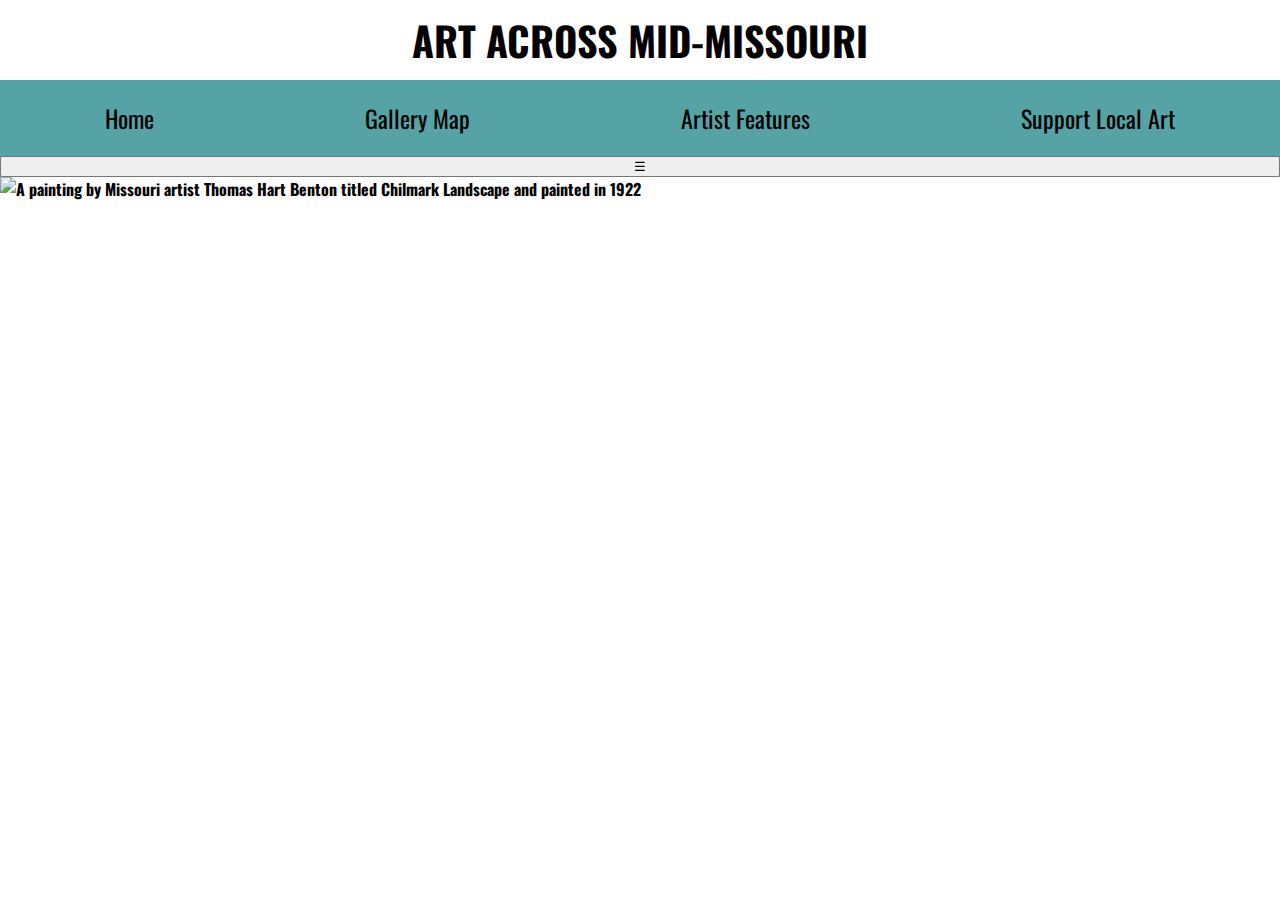
==== index.html @ 50492fba "NAV/PHOTO FINISHED" ====
<!DOCTYPE HTML>

<html lang="en"
<head>
  <meta charset="utf-8">

  <title>Megan Oosthuizen</title>
  <meta name="description" content = "Megan Oosthuizen's Final Project"
  <meta name="Megan Oosthuizen">
  <link rel="preconnect" href="https://fonts.googleapis.com">
  <link rel="preconnect" href="https://fonts.gstatic.com" crossorigin>
  <link href="https://fonts.googleapis.com/css2?family=Oswald:wght@500;700&family=Quattrocento&display=swap" rel="stylesheet">
  <link rel="stylesheet" href="style.css">
  </head>

<body>
  <h1 id="title"> ART ACROSS MID-MISSOURI</h1>

<section>
<div class="navcontainer">
  <nav>
    <ul id="menu_nav">
      <li><a href="index.html">Home</a></li>
      <li><a href="second-page.html">Gallery Map</a></li>
      <li><a href="third-page.html">Artist Features</a></li>
      <li><a href="fourth-page.html">Support Local Art</a></li>
    </ul>
    <button id="menu_trigger">☰</button>
 </nav>
</div>
</section>

<img src="thb-header.jpg" alt="A painting by Missouri artist Thomas Hart Benton titled Chilmark Landscape and painted in 1922" />
---- style.css ----
body {
  background: #FEEFDD
  text-align: center;
  margin: auto;
  padding: auto;
  font-family: 'Oswald', sans-serif;
  font-weight:700;
}

h1 {
  font-family: 'Oswald' sans-serif;
  color: #56A3A6
  font-weight: 700;
  margin: auto;
  padding: 10px;
  text-align: center;
  font-size: 2.5em;
}

.navcontainer nav {
  background: #56A3A6;
  display: grid;
}
.navcontainer ul {
    display: flex;
    list-style-type: none;
    text-align: center;
    flex-direction: row;
    justify-content: space-around;
    background-color: #56A3A6;
    width: 100%;
    margin: 0px;
    padding: 0px;
}
.navcontainer li {
  text-decoration: none;
  list-style-type: none;
  margin: 10px;
  padding:10px;
}
.navcontainer a {
  text-decoration: none;
  list-style-type: none;
  font-style:normal;
  text-transform: inherit;
  color: #000000;
  font-weight: 400;
  font-size: 1.5em;
}
.navcontainer a:hover {
  color: #DE6E4B;
}
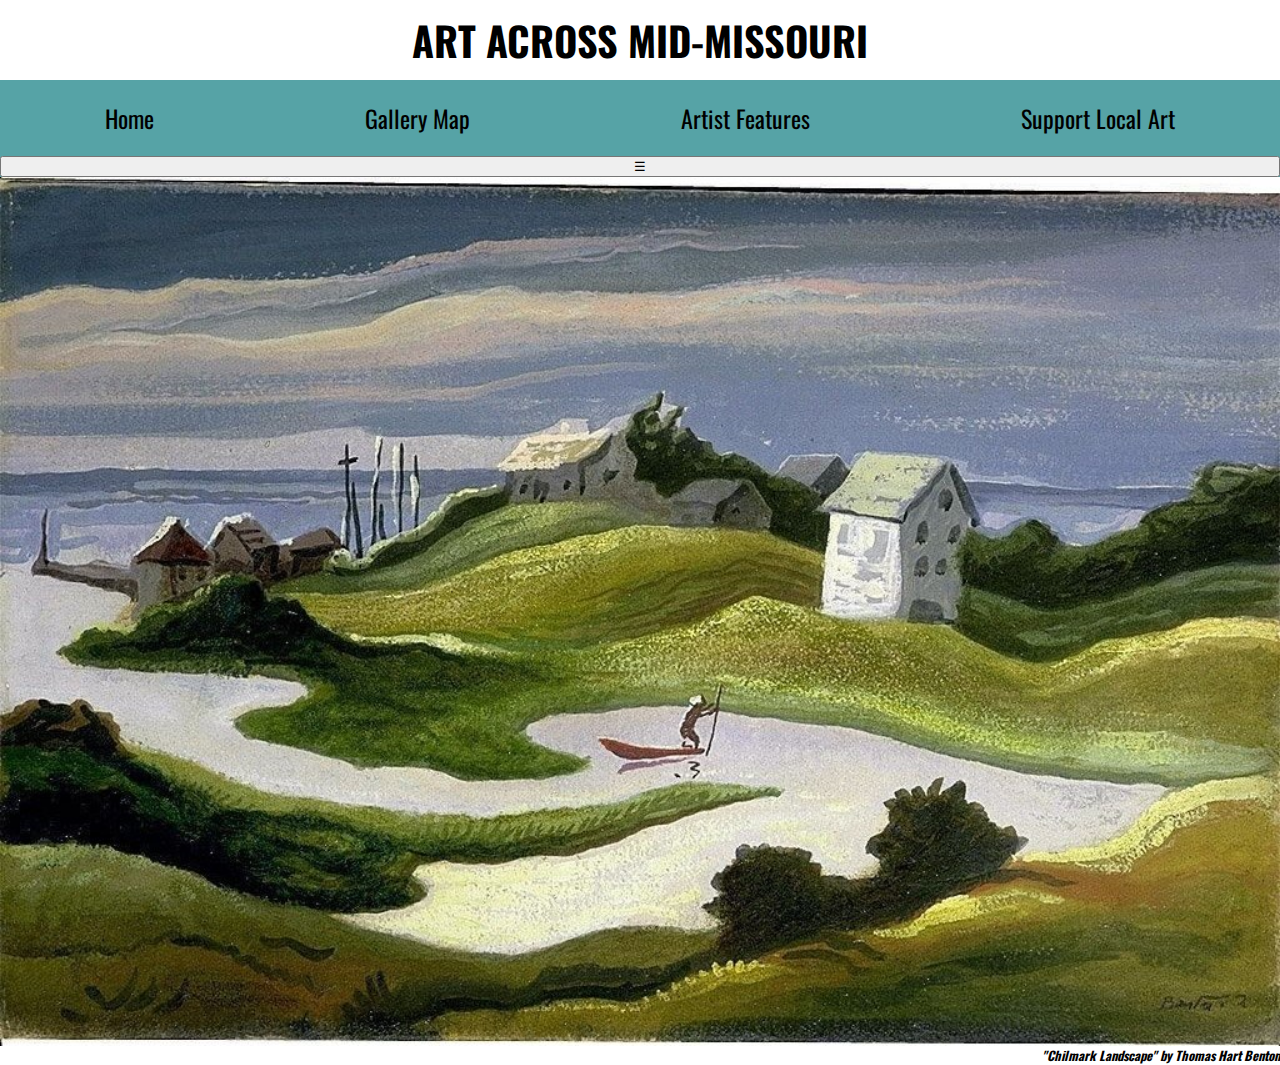
==== commit 21cb09d0: "UPDATE HOMEPAGE, CREATE SECOND PAGE" ====
--- a/index.html
+++ b/index.html
@@ -30,4 +30,10 @@
 </div>
 </section>
 
-<img src="thb-header.jpg" alt="A painting by Missouri artist Thomas Hart Benton titled Chilmark Landscape and painted in 1922" />
+<section>
+<img class="thbheader"
+<img src="thb-header.jpeg" alt="A painting by Missouri artist Thomas Hart Benton titled Chilmark Landscape and painted in 1922" />
+<div class="thbcaption">
+  <caption> "Chilmark Landscape" by Thomas Hart Benton </caption>
+</div>
+</section>
--- a/style.css
+++ b/style.css
@@ -3,7 +3,7 @@
   text-align: center;
   margin: auto;
   padding: auto;
-  font-family: 'Oswald', sans-serif;
+  font-family: 'Oswald', serif;
   font-weight:700;
 }
 
@@ -50,3 +50,37 @@
 .navcontainer a:hover {
   color: #DE6E4B;
 }
+
+h2 {
+  font-family: 'Oswald,' san-sans-serif;
+  font-size: 1.5em
+  font-weight: 400
+}
+
+p {
+  font-family: 'Quattrocento,' serif;
+  font-size: 1em
+  display: block;
+}
+
+.thbheader {
+  display:block;
+  margin-left: auto;
+  margin-right: auto;
+  width: 100%;
+
+}
+
+.thbcaption {
+  font-family: 'Quattrocento,' serif;
+  text-align:right;
+  font-size: 0.8rem;
+  font-style:italic;
+}
+
+.gallerymap {
+  width:800px;
+  height:400px;
+  margin-right: auto;
+  margin-left: auto;
+}
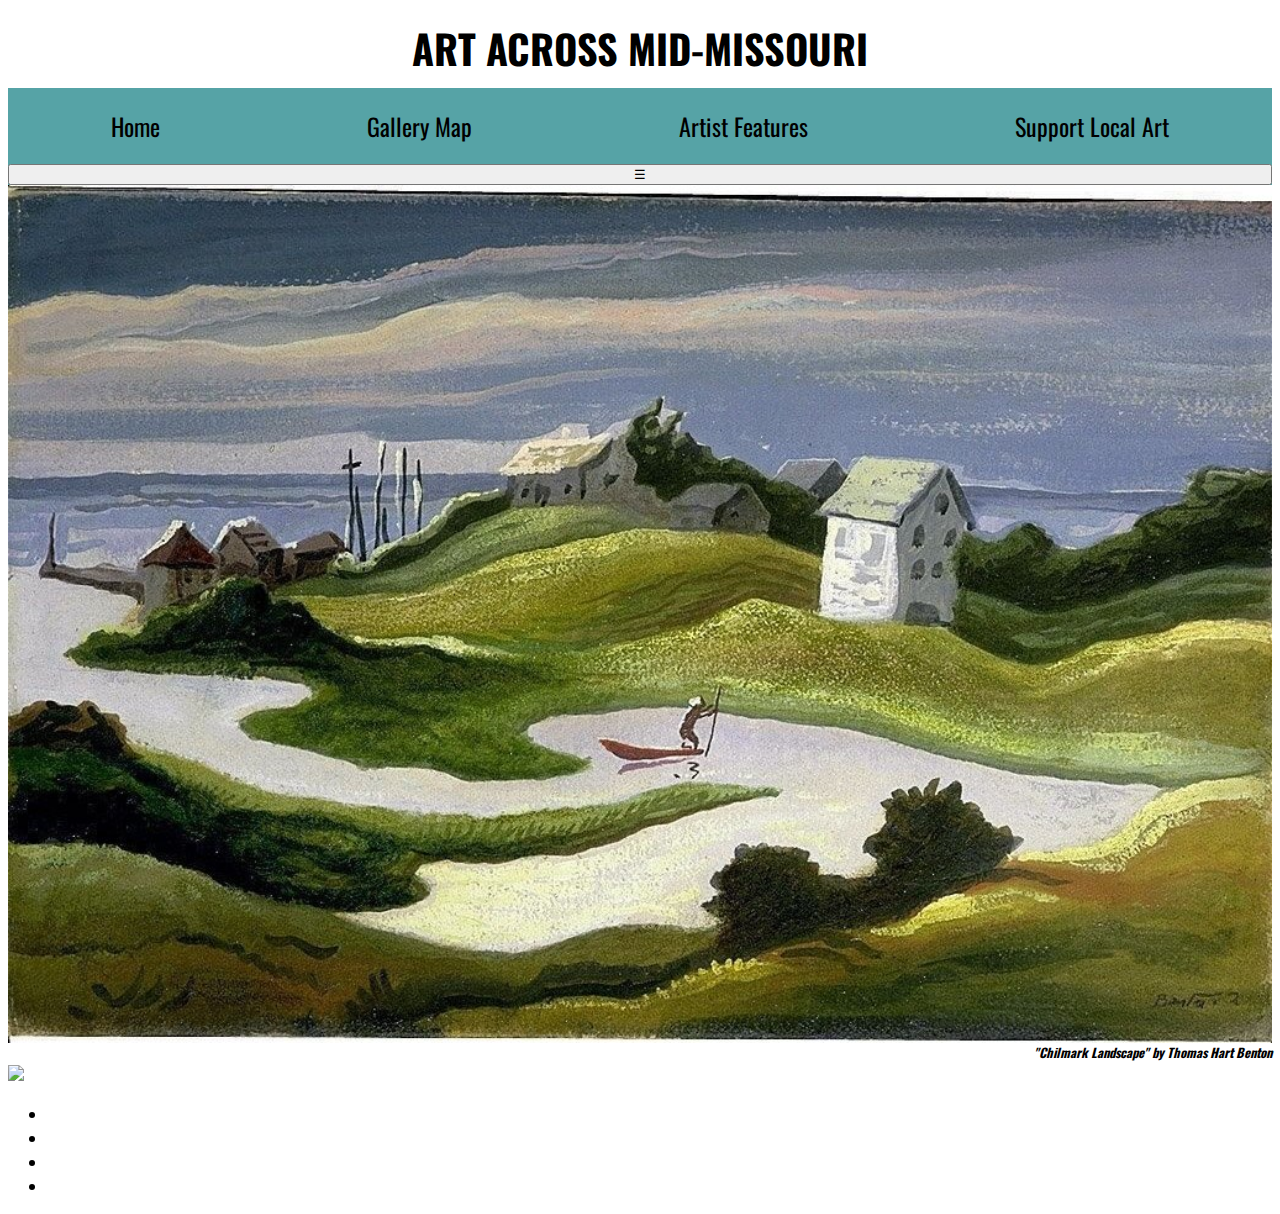
==== commit fd77479f: "CONTINUED FOURTH PAGE" ====
--- a/index.html
+++ b/index.html
@@ -37,3 +37,17 @@
   <caption> "Chilmark Landscape" by Thomas Hart Benton </caption>
 </div>
 </section>
+
+<footer class="social-footer">
+  <div class="social-footer-left">
+    <a href="#"><img class="logo" src="https://placehold.it/150x30"></a>
+  </div>
+  <div class="social-footer-icons">
+    <ul class="menu simple">
+      <li><a href="https://www.facebook.com/"><i class="fa fa-facebook" aria-hidden="true"></i></a></li>
+      <li><a href="https://www.instagram.com/?hl=en"><i class="fa fa-instagram" aria-hidden="true"></i></a></li>
+      <li><a href="https://www.pinterest.com/"><i class="fa fa-pinterest-p" aria-hidden="true"></i></a></li>
+      <li><a href="https://twitter.com/?lang=en"><i class="fa fa-twitter" aria-hidden="true"></i></a></li>
+    </ul>
+  </div>
+</footer>
--- a/style.css
+++ b/style.css
@@ -1,8 +1,6 @@
 body {
   background: #FEEFDD
   text-align: center;
-  margin: auto;
-  padding: auto;
   font-family: 'Oswald', serif;
   font-weight:700;
 }
@@ -52,7 +50,7 @@
 }
 
 h2 {
-  font-family: 'Oswald,' san-sans-serif;
+  font-family: 'Oswald,' sans-serif;
   font-size: 1.5em
   font-weight: 400
 }
@@ -68,7 +66,6 @@
   margin-left: auto;
   margin-right: auto;
   width: 100%;
-
 }
 
 .thbcaption {
@@ -84,3 +81,12 @@
   margin-right: auto;
   margin-left: auto;
 }
+
+.placeholder1 {
+  width:auto;
+  height:auto;
+  display: inline;
+  padding: 10px
+  float:left;
+  border-image-repeat: stretch;
+}
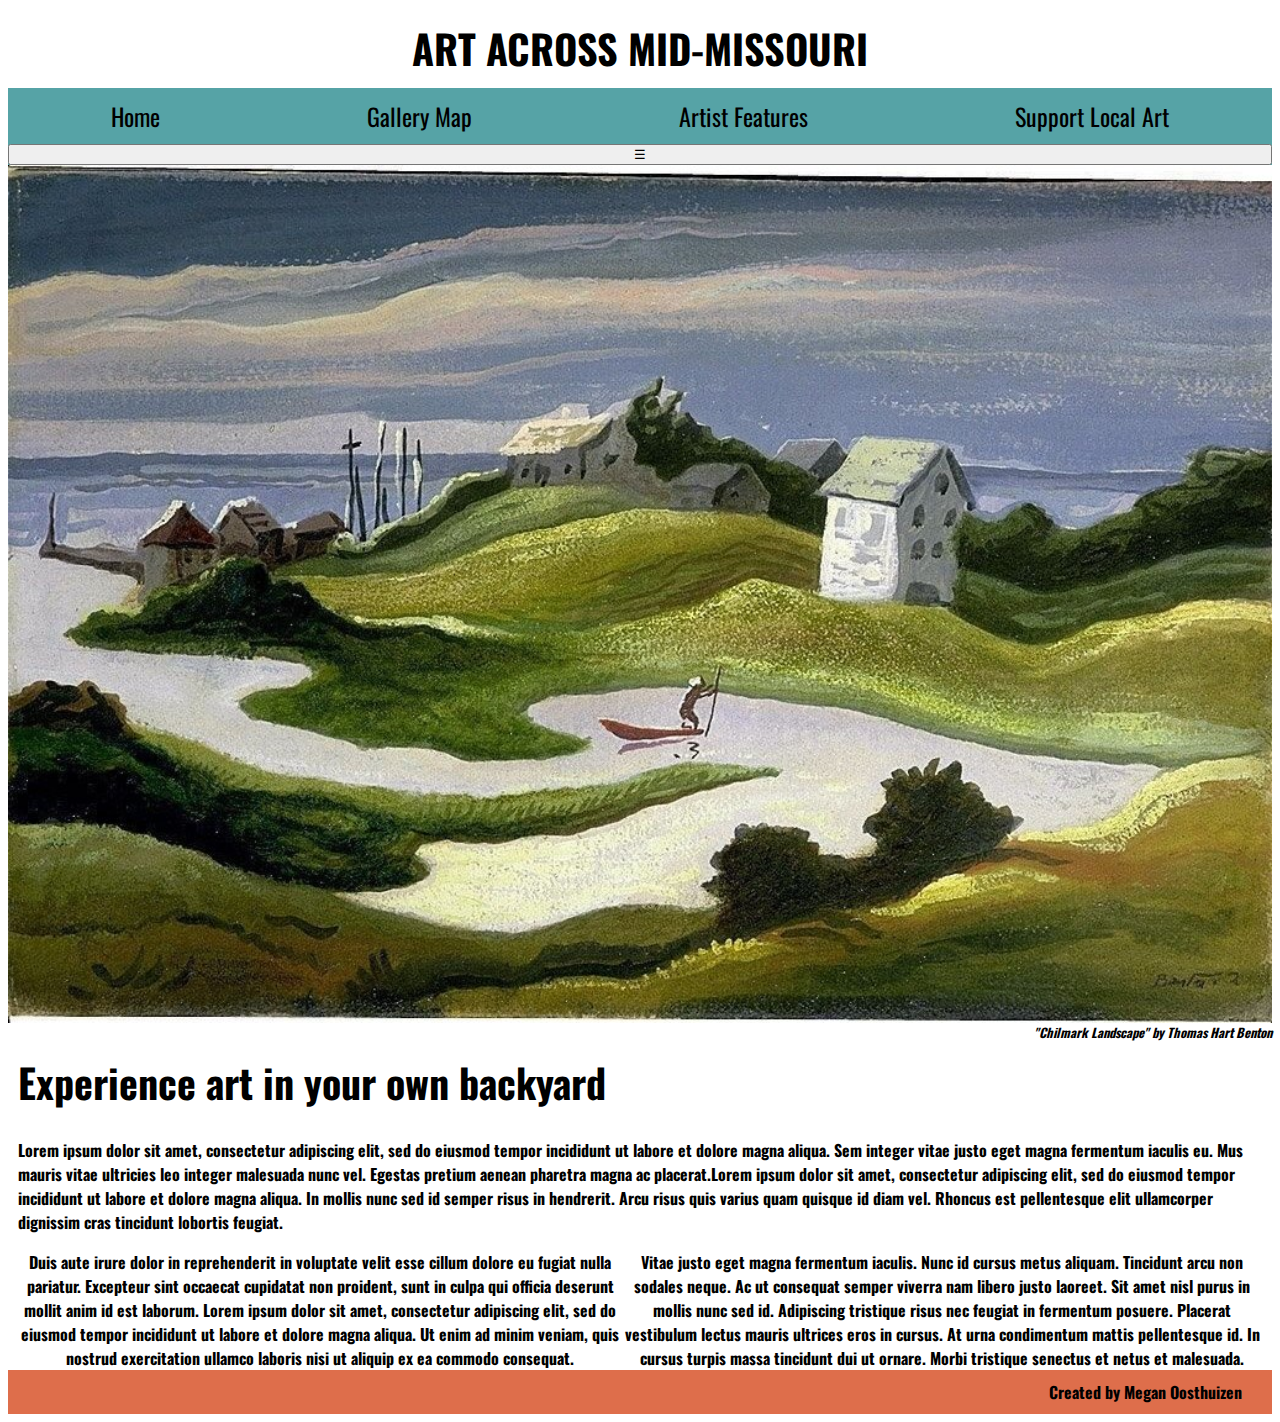
==== commit 23d1af1c: "ALL PAGES HAVE CONTENT" ====
--- a/index.html
+++ b/index.html
@@ -7,6 +7,7 @@
   <title>Megan Oosthuizen</title>
   <meta name="description" content = "Megan Oosthuizen's Final Project"
   <meta name="Megan Oosthuizen">
+  <meta name="viewport" content="width=device-width, initial-scale=1.0">
   <link rel="preconnect" href="https://fonts.googleapis.com">
   <link rel="preconnect" href="https://fonts.gstatic.com" crossorigin>
   <link href="https://fonts.googleapis.com/css2?family=Oswald:wght@500;700&family=Quattrocento&display=swap" rel="stylesheet">
@@ -38,16 +39,12 @@
 </div>
 </section>
 
-<footer class="social-footer">
-  <div class="social-footer-left">
-    <a href="#"><img class="logo" src="https://placehold.it/150x30"></a>
-  </div>
-  <div class="social-footer-icons">
-    <ul class="menu simple">
-      <li><a href="https://www.facebook.com/"><i class="fa fa-facebook" aria-hidden="true"></i></a></li>
-      <li><a href="https://www.instagram.com/?hl=en"><i class="fa fa-instagram" aria-hidden="true"></i></a></li>
-      <li><a href="https://www.pinterest.com/"><i class="fa fa-pinterest-p" aria-hidden="true"></i></a></li>
-      <li><a href="https://twitter.com/?lang=en"><i class="fa fa-twitter" aria-hidden="true"></i></a></li>
-    </ul>
-  </div>
-</footer>
+<h1 id="experience">Experience art in your own backyard</h1>
+<p id="projectdes">Lorem ipsum dolor sit amet, consectetur adipiscing elit, sed do eiusmod tempor incididunt ut labore et dolore magna aliqua. Sem integer vitae justo eget magna fermentum iaculis eu. Mus mauris vitae ultricies leo integer malesuada nunc vel. Egestas pretium aenean pharetra magna ac placerat.Lorem ipsum dolor sit amet, consectetur adipiscing elit, sed do eiusmod tempor incididunt ut labore et dolore magna aliqua. In mollis nunc sed id semper risus in hendrerit. Arcu risus quis varius quam quisque id diam vel. Rhoncus est pellentesque elit ullamcorper dignissim cras tincidunt lobortis feugiat.<p>
+
+<div class="intro-container">
+  <div>Duis aute irure dolor in reprehenderit in voluptate velit esse cillum dolore eu fugiat nulla pariatur. Excepteur sint occaecat cupidatat non proident, sunt in culpa qui officia deserunt mollit anim id est laborum. Lorem ipsum dolor sit amet, consectetur adipiscing elit, sed do eiusmod tempor incididunt ut labore et dolore magna aliqua. Ut enim ad minim veniam, quis nostrud exercitation ullamco laboris nisi ut aliquip ex ea commodo consequat.</div>
+  <div>Vitae justo eget magna fermentum iaculis. Nunc id cursus metus aliquam. Tincidunt arcu non sodales neque. Ac ut consequat semper viverra nam libero justo laoreet.  Sit amet nisl purus in mollis nunc sed id. Adipiscing tristique risus nec feugiat in fermentum posuere. Placerat vestibulum lectus mauris ultrices eros in cursus. At urna condimentum mattis pellentesque id. In cursus turpis massa tincidunt dui ut ornare. Morbi tristique senectus et netus et malesuada.</div>
+</div>
+
+<footer>Created by Megan Oosthuizen<footer>
--- a/style.css
+++ b/style.css
@@ -11,8 +11,24 @@
   font-weight: 700;
   margin: auto;
   padding: 10px;
+  font-size: 2.5em;
+}
+
+#title {
   text-align: center;
-  font-size: 2.5em;
+}
+
+#find {
+  text-align: center;
+}
+
+#learn {
+  text-align: center;
+}
+
+#why {
+  text-align: center;
+  display: block;
 }
 
 .navcontainer nav {
@@ -33,8 +49,8 @@
 .navcontainer li {
   text-decoration: none;
   list-style-type: none;
-  margin: 10px;
-  padding:10px;
+  margin: 5px;
+  padding: 5px;
 }
 .navcontainer a {
   text-decoration: none;
@@ -58,7 +74,6 @@
 p {
   font-family: 'Quattrocento,' serif;
   font-size: 1em
-  display: block;
 }
 
 .thbheader {
@@ -80,6 +95,7 @@
   height:400px;
   margin-right: auto;
   margin-left: auto;
+  display: block;
 }
 
 .placeholder1 {
@@ -90,3 +106,40 @@
   float:left;
   border-image-repeat: stretch;
 }
+
+.flex-container {
+  display: block;
+  flex-direction: row;
+  padding: 20px
+}
+
+.experience {
+  text-align: left;
+}
+
+.whycareparagraph {
+  display: block;
+  padding-left:20px;
+  padding-right: 20px;
+}
+
+#projectdes {
+  display: block;
+  padding-left:10px;
+  padding-right: 10px;
+}
+
+footer {
+  display: flex;
+  justify-content: flex-end;
+  padding: 10px;
+  background-color: #DE6E4B
+}
+
+.intro-container {
+  display: flex;
+  flex-direction: row;
+  padding-left: 10px;
+  padding-right: 10px;
+  text-align: center;
+}
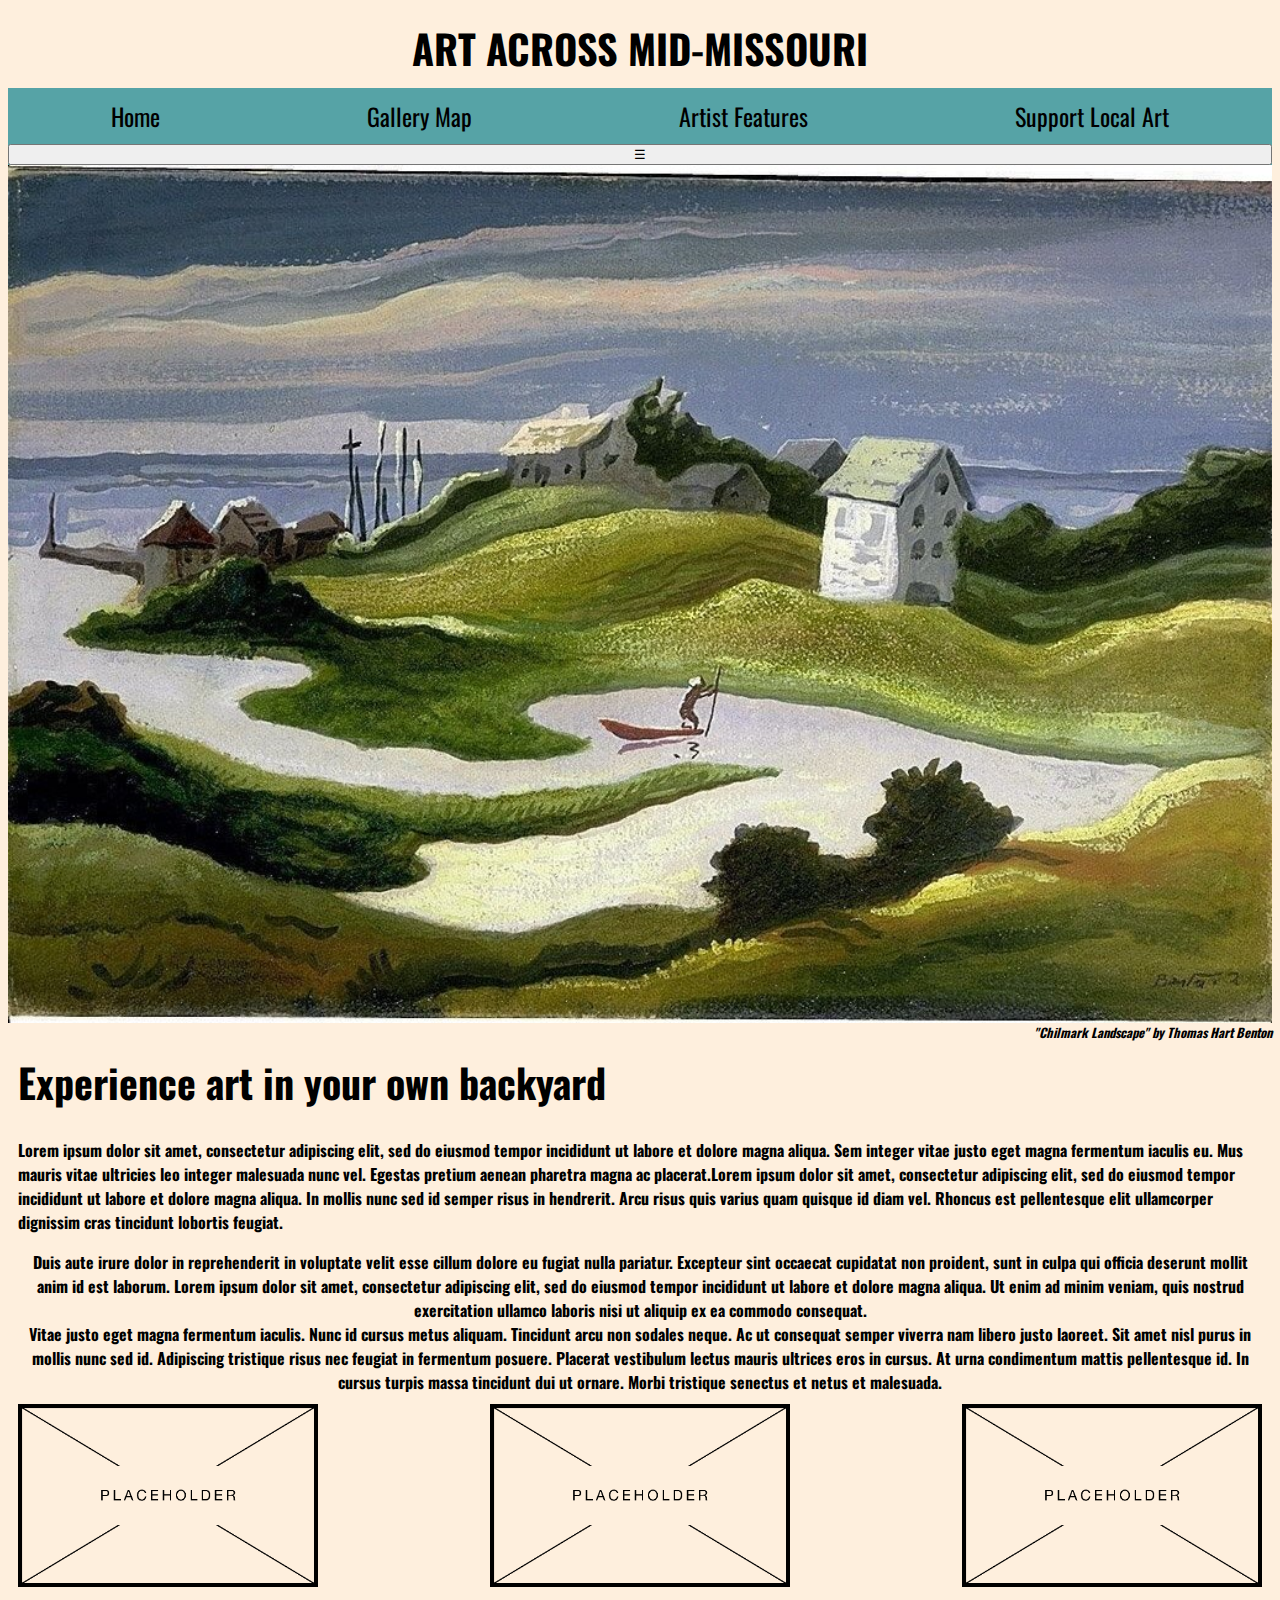
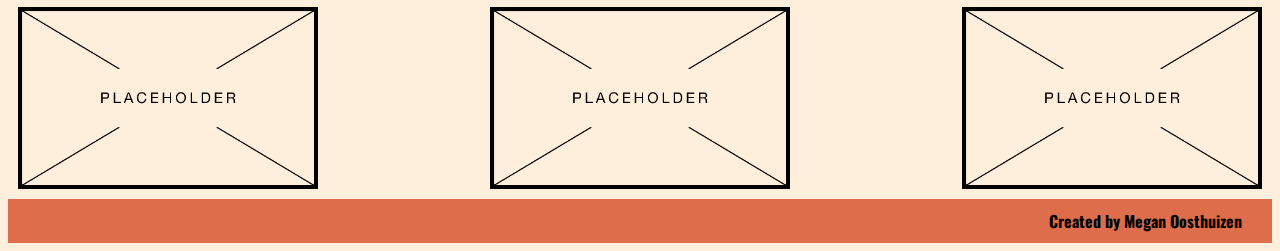
==== commit 92c4e8ca: "FINAL FIRST DRAFT" ====
--- a/index.html
+++ b/index.html
@@ -47,4 +47,13 @@
   <div>Vitae justo eget magna fermentum iaculis. Nunc id cursus metus aliquam. Tincidunt arcu non sodales neque. Ac ut consequat semper viverra nam libero justo laoreet.  Sit amet nisl purus in mollis nunc sed id. Adipiscing tristique risus nec feugiat in fermentum posuere. Placerat vestibulum lectus mauris ultrices eros in cursus. At urna condimentum mattis pellentesque id. In cursus turpis massa tincidunt dui ut ornare. Morbi tristique senectus et netus et malesuada.</div>
 </div>
 
+<main class="cards">
+  <img src="placeholder.png" alt="An image will go here.">
+  <img src="placeholder.png" alt="An image will go here.">
+  <img src="placeholder.png" alt="An image will go here.">
+  <img src="placeholder.png" alt="An image will go here.">
+  <img src="placeholder.png" alt="An image will go here.">
+  <img src="placeholder.png" alt="An image will go here.">
+</main>
+
 <footer>Created by Megan Oosthuizen<footer>
--- a/style.css
+++ b/style.css
@@ -1,6 +1,6 @@
 body {
-  background: #FEEFDD
-  text-align: center;
+  background: #FEEFDD;
+  background-color: #FEEFDD;
   font-family: 'Oswald', serif;
   font-weight:700;
 }
@@ -98,14 +98,27 @@
   display: block;
 }
 
-.placeholder1 {
+#placeholder1 {
   width:auto;
   height:auto;
-  display: inline;
+  display: block;
   padding: 10px
-  float:left;
-  border-image-repeat: stretch;
 }
+  .cards {
+    display: flex;
+    flex-wrap: wrap;
+    align-items: flex-start;
+    justify-content: space-between;
+    flex-direction: row;
+    max-height: 100vh;
+    align-content: center;
+  }
+  .cards img {
+    margin: 10px;
+    border: 3px solid #000;
+    max-width: 23vw;
+    align-items: center;
+  }
 
 .flex-container {
   display: block;
@@ -138,8 +151,23 @@
 
 .intro-container {
   display: flex;
-  flex-direction: row;
+  flex-direction: column;
   padding-left: 10px;
   padding-right: 10px;
   text-align: center;
 }
+
+.info-container{
+   display: inline-block;
+   vertical-align: top;
+   padding: 20px;
+   -moz-box-sizing: border-box;
+   -webkit-box-sizing: border-box;
+   box-sizing: border-box;
+}
+
+.info-container p{
+    padding: 20px;
+    margin: 10px;
+    text-align:
+}
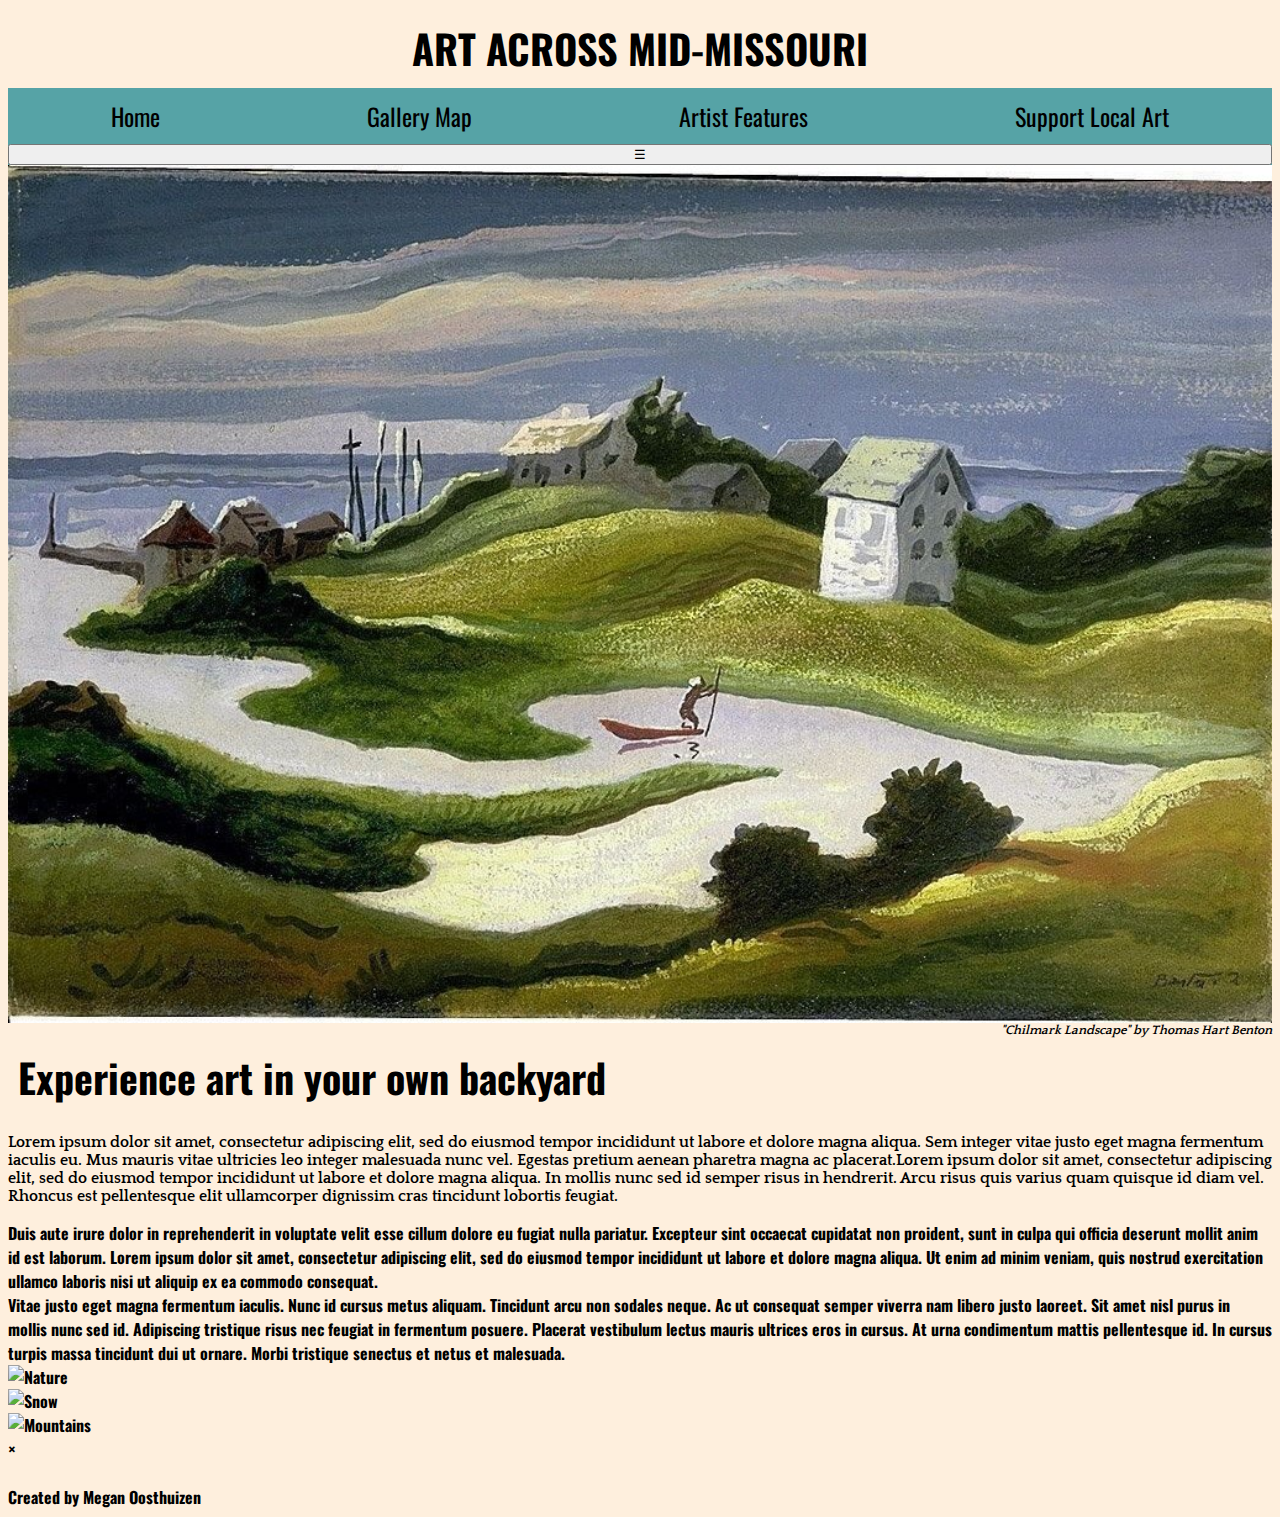
==== commit 411aaf77: "Added Javascript" ====
--- a/index.html
+++ b/index.html
@@ -4,7 +4,7 @@
 <head>
   <meta charset="utf-8">
 
-  <title>Megan Oosthuizen</title>
+  <title>Art Across Mid-Missouri</title>
   <meta name="description" content = "Megan Oosthuizen's Final Project"
   <meta name="Megan Oosthuizen">
   <meta name="viewport" content="width=device-width, initial-scale=1.0">
@@ -47,13 +47,26 @@
   <div>Vitae justo eget magna fermentum iaculis. Nunc id cursus metus aliquam. Tincidunt arcu non sodales neque. Ac ut consequat semper viverra nam libero justo laoreet.  Sit amet nisl purus in mollis nunc sed id. Adipiscing tristique risus nec feugiat in fermentum posuere. Placerat vestibulum lectus mauris ultrices eros in cursus. At urna condimentum mattis pellentesque id. In cursus turpis massa tincidunt dui ut ornare. Morbi tristique senectus et netus et malesuada.</div>
 </div>
 
-<main class="cards">
-  <img src="placeholder.png" alt="An image will go here.">
-  <img src="placeholder.png" alt="An image will go here.">
-  <img src="placeholder.png" alt="An image will go here.">
-  <img src="placeholder.png" alt="An image will go here.">
-  <img src="placeholder.png" alt="An image will go here.">
-  <img src="placeholder.png" alt="An image will go here.">
-</main>
+<div class="row">
+  <div class="column">
+    <img src="dawkins.jpg" alt="Nature" onclick="myFunction(this);"/>
+  </div>
+  <div class="column">
+    <img src="hatt.jpg" alt="Snow" onclick="myFunction(this);"/>
+  </div>
+  <div class="column">
+    <img src="snowflake.jpg" alt="Mountains" onclick="myFunction(this);"/>
+  </div>
+</div>
 
+<!-- The expanding image container -->
+<div class="container">
+  <!-- Close the image -->
+  <span onclick="this.parentElement.style.display='none'" class="closebtn">&times;</span>
+  <!-- Expanded image -->
+  <img id="expandedImg" style="width:100%">
+
+  <!-- Image text -->
+  <div id="imgtext"></div>
+</div>
 <footer>Created by Megan Oosthuizen<footer>
--- a/style.css
+++ b/style.css
@@ -1,12 +1,12 @@
 body {
   background: #FEEFDD;
   background-color: #FEEFDD;
-  font-family: 'Oswald', serif;
+  font-family: "Oswald", serif;
   font-weight:700;
 }
 
 h1 {
-  font-family: 'Oswald' sans-serif;
+  font-family: "Oswald", sans-serif;
   color: #56A3A6
   font-weight: 700;
   margin: auto;
@@ -62,17 +62,22 @@
   font-size: 1.5em;
 }
 .navcontainer a:hover {
-  color: #DE6E4B;
-}
+  color: #FEEFDD;
+}
+
+.menu_trigger {
+  display:
+}
+]
 
 h2 {
-  font-family: 'Oswald,' sans-serif;
+  font-family: "Oswald", sans-serif;
   font-size: 1.5em
   font-weight: 400
 }
 
 p {
-  font-family: 'Quattrocento,' serif;
+  font-family: "Quattrocento", serif;
   font-size: 1em
 }
 
@@ -84,19 +89,17 @@
 }
 
 .thbcaption {
-  font-family: 'Quattrocento,' serif;
+  font-family: "Quattrocento", serif;
   text-align:right;
   font-size: 0.8rem;
   font-style:italic;
 }
 
-.gallerymap {
-  width:800px;
-  height:400px;
-  margin-right: auto;
-  margin-left: auto;
-  display: block;
-}
+iframe {
+  height: 400px;
+  width: 600px;
+  display: flex;
+  margin: auto;
 
 #placeholder1 {
   width:auto;
@@ -142,11 +145,11 @@
   padding-right: 10px;
 }
 
-footer {
+.footer {
   display: flex;
   justify-content: flex-end;
   padding: 10px;
-  background-color: #DE6E4B
+  background-color: #DE6E4B;
 }
 
 .intro-container {
@@ -166,8 +169,61 @@
    box-sizing: border-box;
 }
 
+
+* {
+  box-sizing: border-box;
+}
+
 .info-container p{
     padding: 20px;
     margin: 10px;
     text-align:
 }
+/* The grid: Four equal columns that floats next to each other */
+.column {
+  float: left;
+  width: 25%;
+  padding: 10px;
+}
+
+/* Style the images inside the grid */
+.column img {
+  opacity: 0.8;
+  cursor: pointer;
+}
+
+.column img:hover {
+  opacity: 1;
+}
+
+/* Clear floats after the columns */
+.row:after {
+  content: "";
+  display: table;
+  clear: both;
+}
+
+/* The expanding image container (positioning is needed to position the close button and the text) */
+.container {
+  position: absolute;
+  display: block;
+}
+
+/* Expanding image text */
+#imgtext {
+  position: absolute;
+  bottom: 15px;
+  left: 15px;
+  color: white;
+  font-size: 20px;
+}
+
+/* Closable button inside the image */
+.closebtn {
+  position: absolute;
+  top: 10px;
+  right: 15px;
+  color: white;
+  font-size: 35px;
+  cursor: pointer;
+}
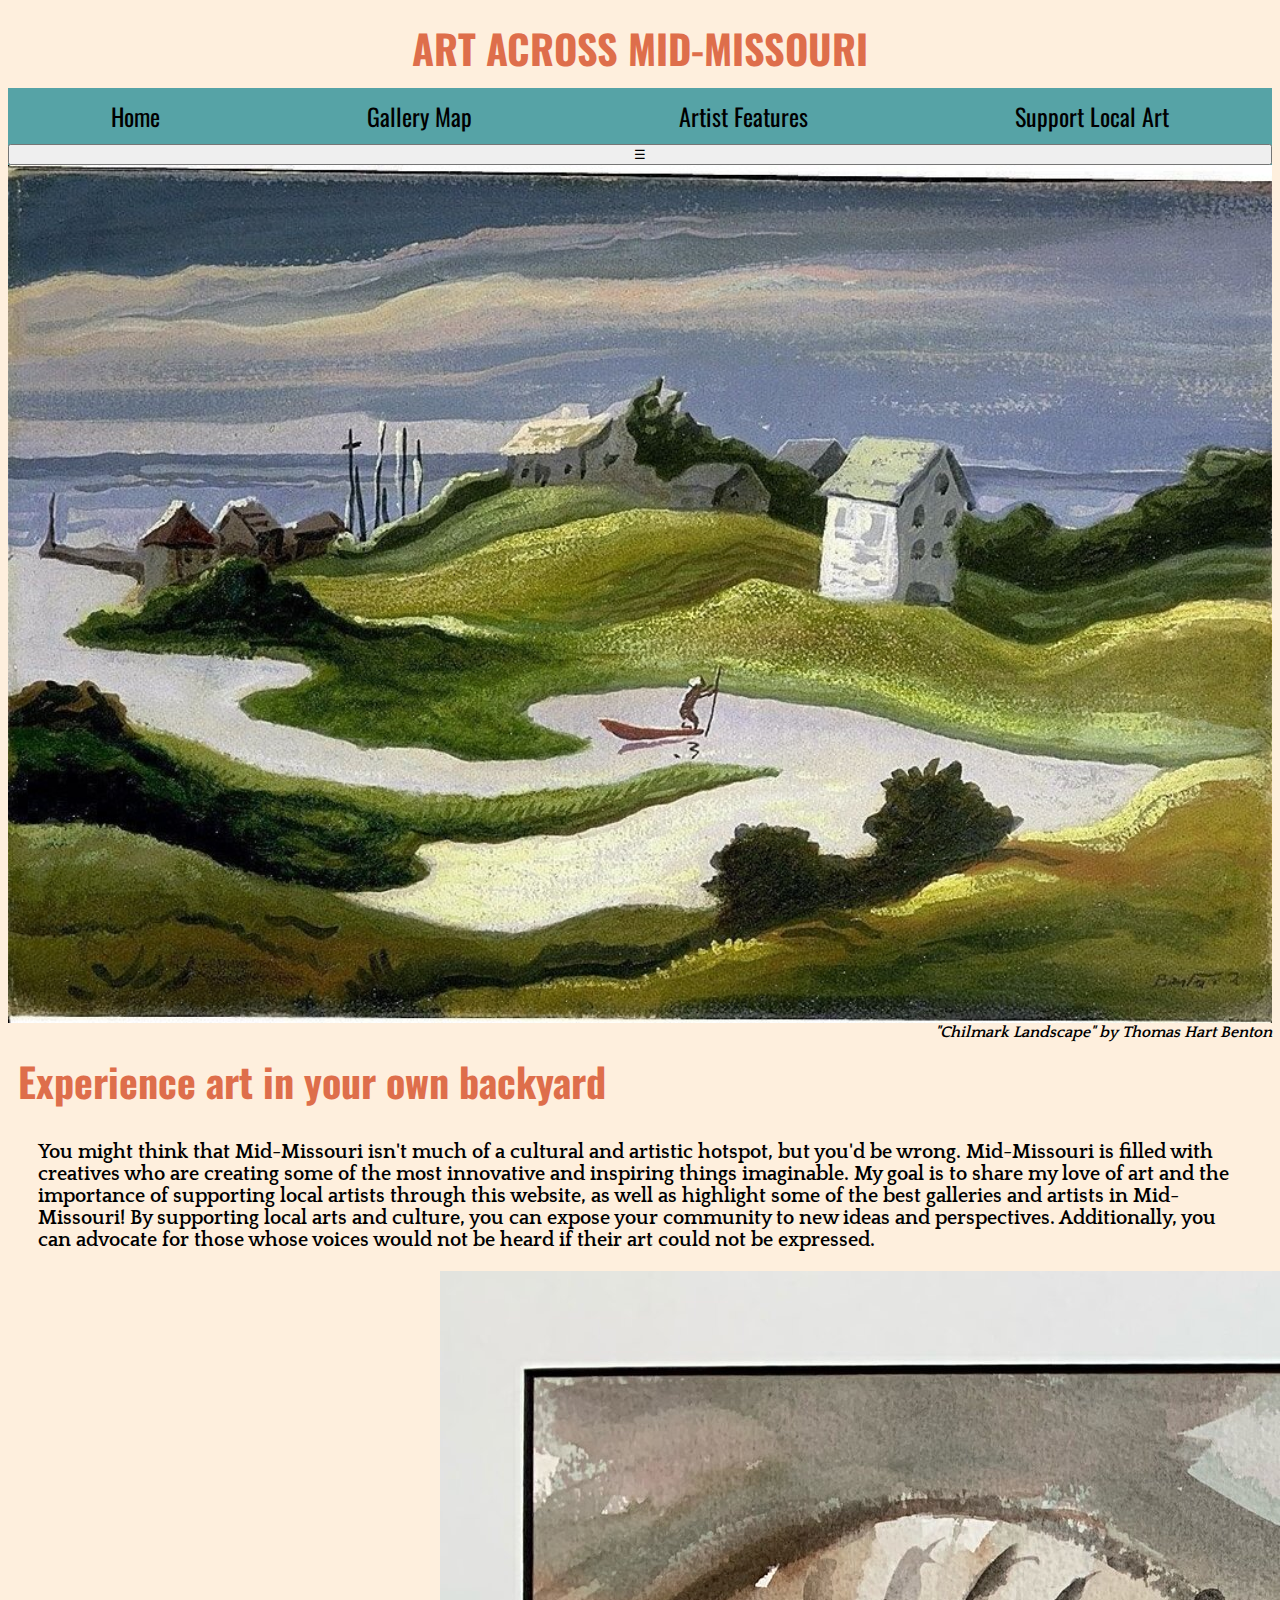
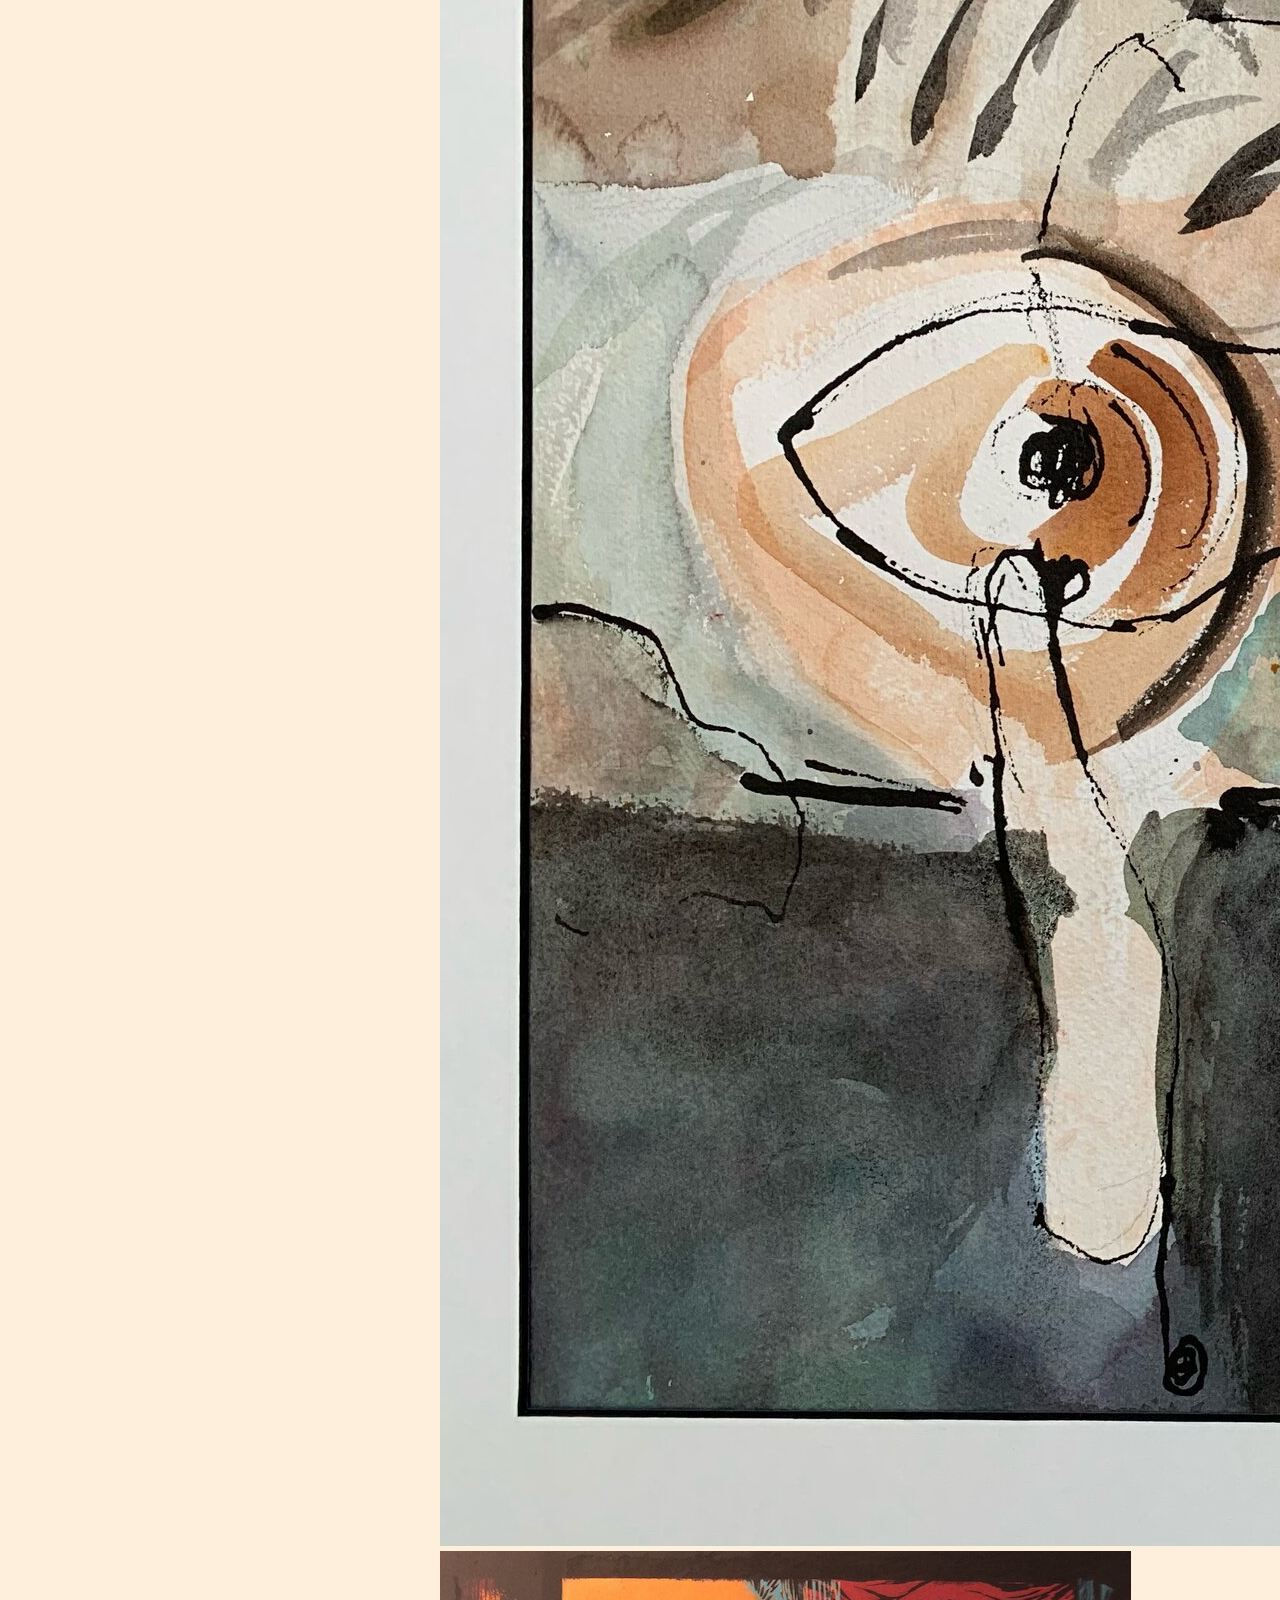
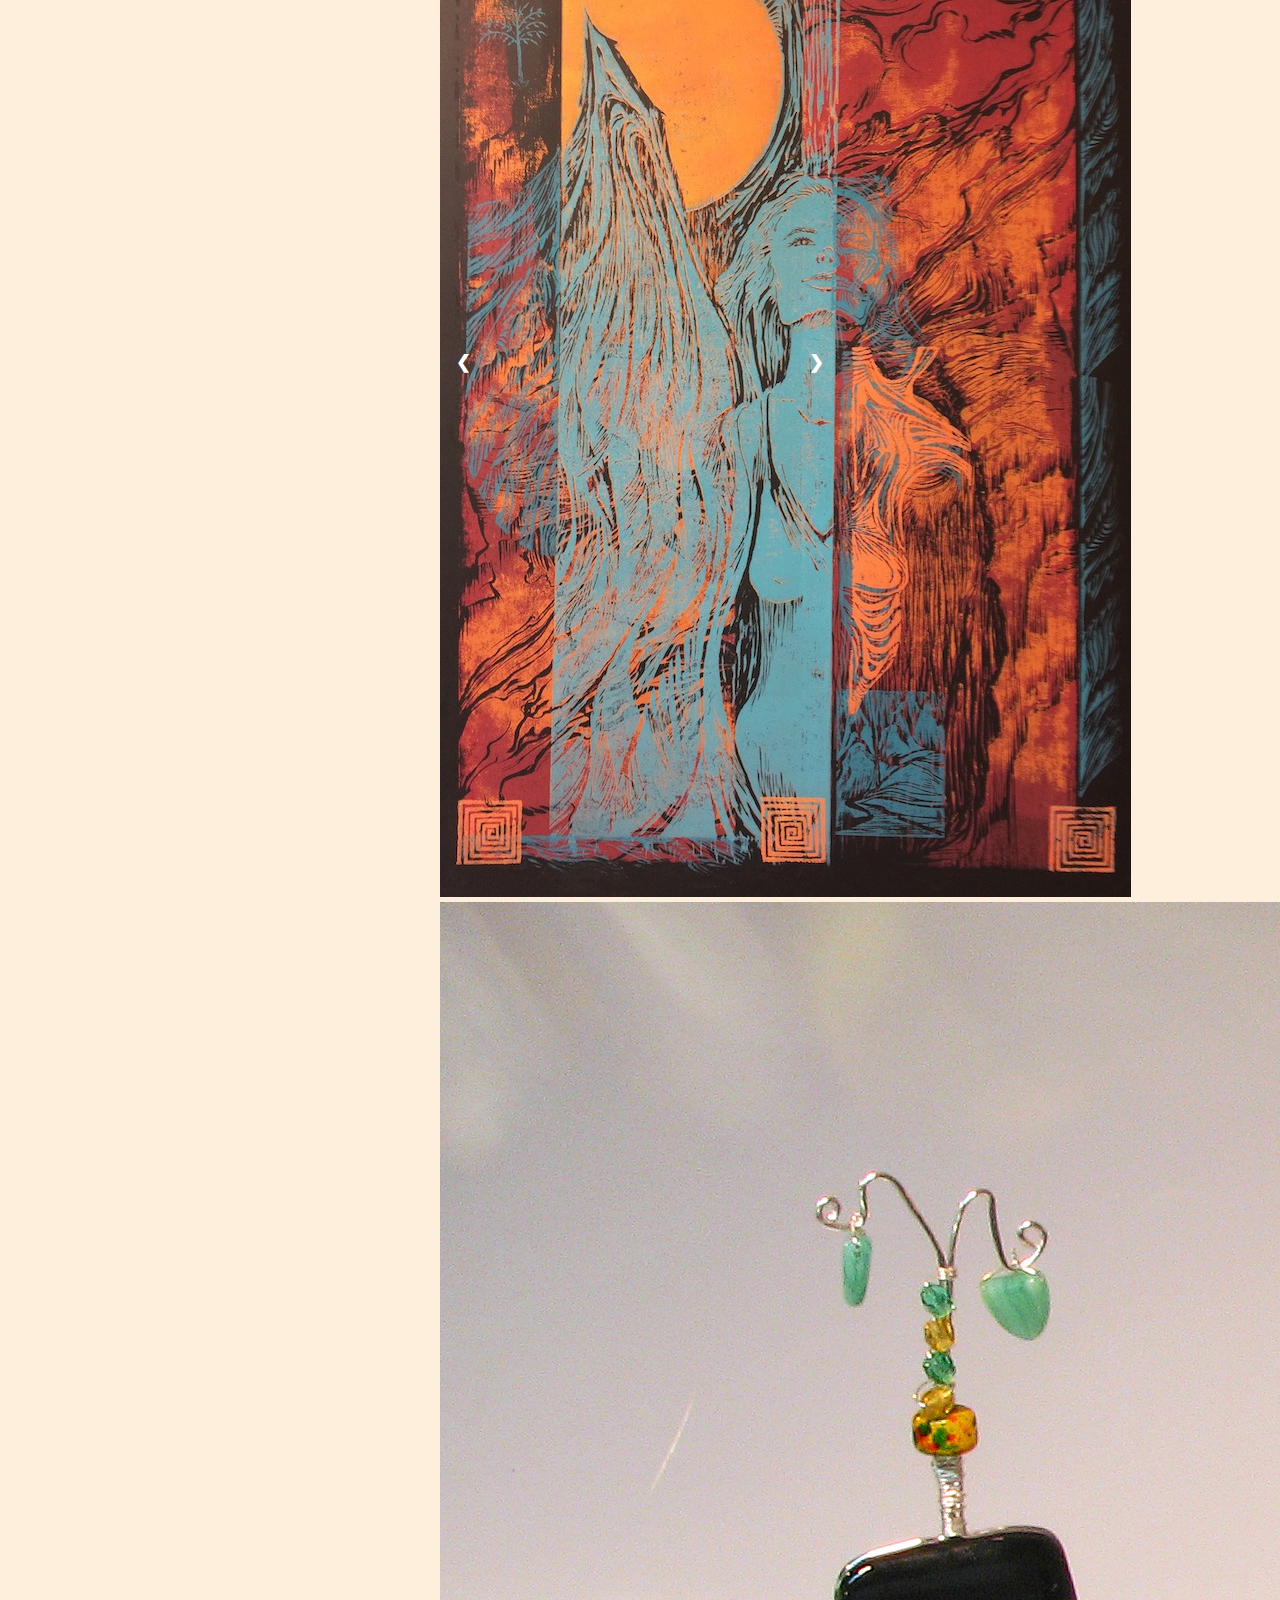
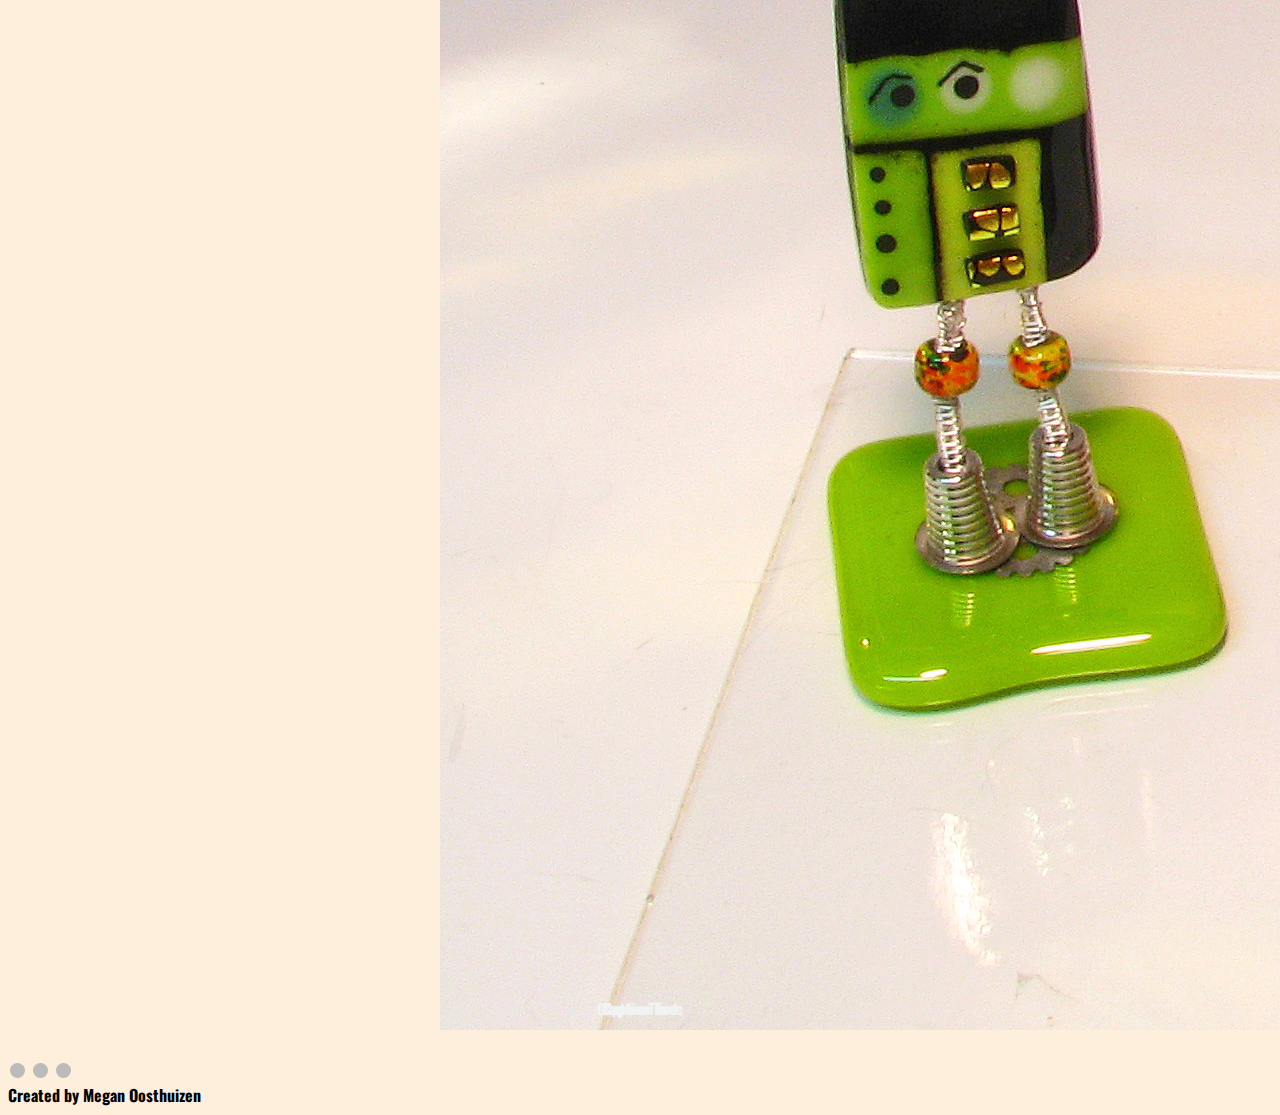
==== commit 79fce864: "Finishing text, adding images" ====
--- a/index.html
+++ b/index.html
@@ -40,33 +40,35 @@
 </section>
 
 <h1 id="experience">Experience art in your own backyard</h1>
-<p id="projectdes">Lorem ipsum dolor sit amet, consectetur adipiscing elit, sed do eiusmod tempor incididunt ut labore et dolore magna aliqua. Sem integer vitae justo eget magna fermentum iaculis eu. Mus mauris vitae ultricies leo integer malesuada nunc vel. Egestas pretium aenean pharetra magna ac placerat.Lorem ipsum dolor sit amet, consectetur adipiscing elit, sed do eiusmod tempor incididunt ut labore et dolore magna aliqua. In mollis nunc sed id semper risus in hendrerit. Arcu risus quis varius quam quisque id diam vel. Rhoncus est pellentesque elit ullamcorper dignissim cras tincidunt lobortis feugiat.<p>
+<p id="projectdes">You might think that Mid-Missouri isn't much of a cultural and artistic hotspot, but you'd be wrong. Mid-Missouri is filled with creatives who are creating some of the most innovative and inspiring things imaginable. My goal is to share my love of art and the importance of supporting local artists through this website, as well as highlight some of the best galleries and artists in Mid-Missouri! By supporting local arts and culture, you can expose your community to new ideas and perspectives. Additionally, you can advocate for those whose voices would not be heard if their art could not be expressed.</p>
 
-<div class="intro-container">
-  <div>Duis aute irure dolor in reprehenderit in voluptate velit esse cillum dolore eu fugiat nulla pariatur. Excepteur sint occaecat cupidatat non proident, sunt in culpa qui officia deserunt mollit anim id est laborum. Lorem ipsum dolor sit amet, consectetur adipiscing elit, sed do eiusmod tempor incididunt ut labore et dolore magna aliqua. Ut enim ad minim veniam, quis nostrud exercitation ullamco laboris nisi ut aliquip ex ea commodo consequat.</div>
-  <div>Vitae justo eget magna fermentum iaculis. Nunc id cursus metus aliquam. Tincidunt arcu non sodales neque. Ac ut consequat semper viverra nam libero justo laoreet.  Sit amet nisl purus in mollis nunc sed id. Adipiscing tristique risus nec feugiat in fermentum posuere. Placerat vestibulum lectus mauris ultrices eros in cursus. At urna condimentum mattis pellentesque id. In cursus turpis massa tincidunt dui ut ornare. Morbi tristique senectus et netus et malesuada.</div>
+<div class="slideshow-container">
+
+<div class="mySlides fade">
+  <div class="numbertext"></div>
+  <img src="dawkins.jpeg" alt="jj">
+  <div class="text">Caption Text</div>
 </div>
 
-<div class="row">
-  <div class="column">
-    <img src="dawkins.jpg" alt="Nature" onclick="myFunction(this);"/>
-  </div>
-  <div class="column">
-    <img src="hatt.jpg" alt="Snow" onclick="myFunction(this);"/>
-  </div>
-  <div class="column">
-    <img src="snowflake.jpg" alt="Mountains" onclick="myFunction(this);"/>
-  </div>
+<div class="mySlides fade">
+  <div class="numbertext"></div>
+  <img src="hatt.jpeg" alt="jjj">
+  <div class="text">Caption Two</div>
 </div>
 
-<!-- The expanding image container -->
-<div class="container">
-  <!-- Close the image -->
-  <span onclick="this.parentElement.style.display='none'" class="closebtn">&times;</span>
-  <!-- Expanded image -->
-  <img id="expandedImg" style="width:100%">
+<div class="mySlides fade">
+  <div class="numbertext"></div>
+  <img src="snowflake.jpeg" alt="jj">
+  <div class="text">Caption Three</div>
+</div>
 
-  <!-- Image text -->
-  <div id="imgtext"></div>
+<a class="prev" onclick="plusSlides(-1)">&#10094;</a>
+<a class="next" onclick="plusSlides(1)">&#10095;</a>
+
 </div>
-<footer>Created by Megan Oosthuizen<footer>
+<br>
+  <span class="dot" onclick="currentSlide(1)"></span>
+  <span class="dot" onclick="currentSlide(2)"></span>
+  <span class="dot" onclick="currentSlide(3)"></span>
+
+<footer>Created by Megan Oosthuizen</footer>
--- a/style.css
+++ b/style.css
@@ -3,11 +3,12 @@
   background-color: #FEEFDD;
   font-family: "Oswald", serif;
   font-weight:700;
+  font-size: 1em;
 }
 
 h1 {
   font-family: "Oswald", sans-serif;
-  color: #56A3A6
+  color: #DE6E4B;
   font-weight: 700;
   margin: auto;
   padding: 10px;
@@ -66,19 +67,18 @@
 }
 
 .menu_trigger {
-  display:
-}
-]
+  display: flex;
+}
 
 h2 {
   font-family: "Oswald", sans-serif;
-  font-size: 1.5em
-  font-weight: 400
+  font-size: 1.5em;
+  font-weight: 400;
 }
 
 p {
   font-family: "Quattrocento", serif;
-  font-size: 1em
+  font-size: 1.25em;
 }
 
 .thbheader {
@@ -91,7 +91,7 @@
 .thbcaption {
   font-family: "Quattrocento", serif;
   text-align:right;
-  font-size: 0.8rem;
+  font-size: 1rem;
   font-style:italic;
 }
 
@@ -100,21 +100,16 @@
   width: 600px;
   display: flex;
   margin: auto;
-
-#placeholder1 {
-  width:auto;
-  height:auto;
-  display: block;
-  padding: 10px
-}
-  .cards {
-    display: flex;
-    flex-wrap: wrap;
-    align-items: flex-start;
-    justify-content: space-between;
-    flex-direction: row;
-    max-height: 100vh;
-    align-content: center;
+}
+
+.cards {
+  display: flex;
+  flex-wrap: wrap;
+  align-items: flex-start;
+  justify-content: space-between;
+  flex-direction: row;
+  max-height: 100vh;
+  align-content: center;
   }
   .cards img {
     margin: 10px;
@@ -131,6 +126,7 @@
 
 .experience {
   text-align: left;
+  margin-left:400px;
 }
 
 .whycareparagraph {
@@ -141,8 +137,8 @@
 
 #projectdes {
   display: block;
-  padding-left:10px;
-  padding-right: 10px;
+  padding-left:30px;
+  padding-right: 30px;
 }
 
 .footer {
@@ -164,11 +160,8 @@
    display: inline-block;
    vertical-align: top;
    padding: 20px;
-   -moz-box-sizing: border-box;
-   -webkit-box-sizing: border-box;
    box-sizing: border-box;
 }
-
 
 * {
   box-sizing: border-box;
@@ -177,53 +170,66 @@
 .info-container p{
     padding: 20px;
     margin: 10px;
-    text-align:
-}
-/* The grid: Four equal columns that floats next to each other */
-.column {
-  float: left;
-  width: 25%;
-  padding: 10px;
-}
-
-/* Style the images inside the grid */
-.column img {
-  opacity: 0.8;
+    text-align: center;
+}
+
+/* Slideshow container */
+.slideshow-container {
+  max-width: 400px;
+  position: relative;
+  margin: auto;
+}
+
+/* Next & previous buttons */
+.prev, .next {
   cursor: pointer;
-}
-
-.column img:hover {
-  opacity: 1;
-}
-
-/* Clear floats after the columns */
-.row:after {
-  content: "";
-  display: table;
-  clear: both;
-}
-
-/* The expanding image container (positioning is needed to position the close button and the text) */
-.container {
   position: absolute;
-  display: block;
-}
-
-/* Expanding image text */
-#imgtext {
+  top: 50%;
+  width: auto;
+  padding: 16px;
+  margin-top: -22px;
+  color: white;
+  font-weight: bold;
+  font-size: 18px;
+  transition: 0.6s ease;
+  border-radius: 0 3px 3px 0;
+  user-select: none;
+}
+
+/* Position the "next button" to the right */
+.next {
+  right: 0;
+  border-radius: 3px 0 0 3px;
+}
+
+/* On hover, add a black background color with a little bit see-through */
+.prev:hover, .next:hover {
+  background-color: rgba(0,0,0,0.8);
+}
+
+/* Caption text */
+.text {
+  color: #f2f2f2;
+  font-size: 15px;
+  padding: 8px 12px;
   position: absolute;
-  bottom: 15px;
-  left: 15px;
-  color: white;
-  font-size: 20px;
-}
-
-/* Closable button inside the image */
-.closebtn {
-  position: absolute;
-  top: 10px;
-  right: 15px;
-  color: white;
-  font-size: 35px;
+  bottom: 8px;
+  width: 100%;
+  text-align: center;
+}
+
+/* The dots/bullets/indicators */
+.dot {
   cursor: pointer;
-}
+  height: 15px;
+  width: 15px;
+  margin: 0 2px;
+  background-color: #bbb;
+  border-radius: 50%;
+  display: inline-block;
+  transition: background-color 0.6s ease;
+}
+
+.active, .dot:hover {
+  background-color: #717171;
+}
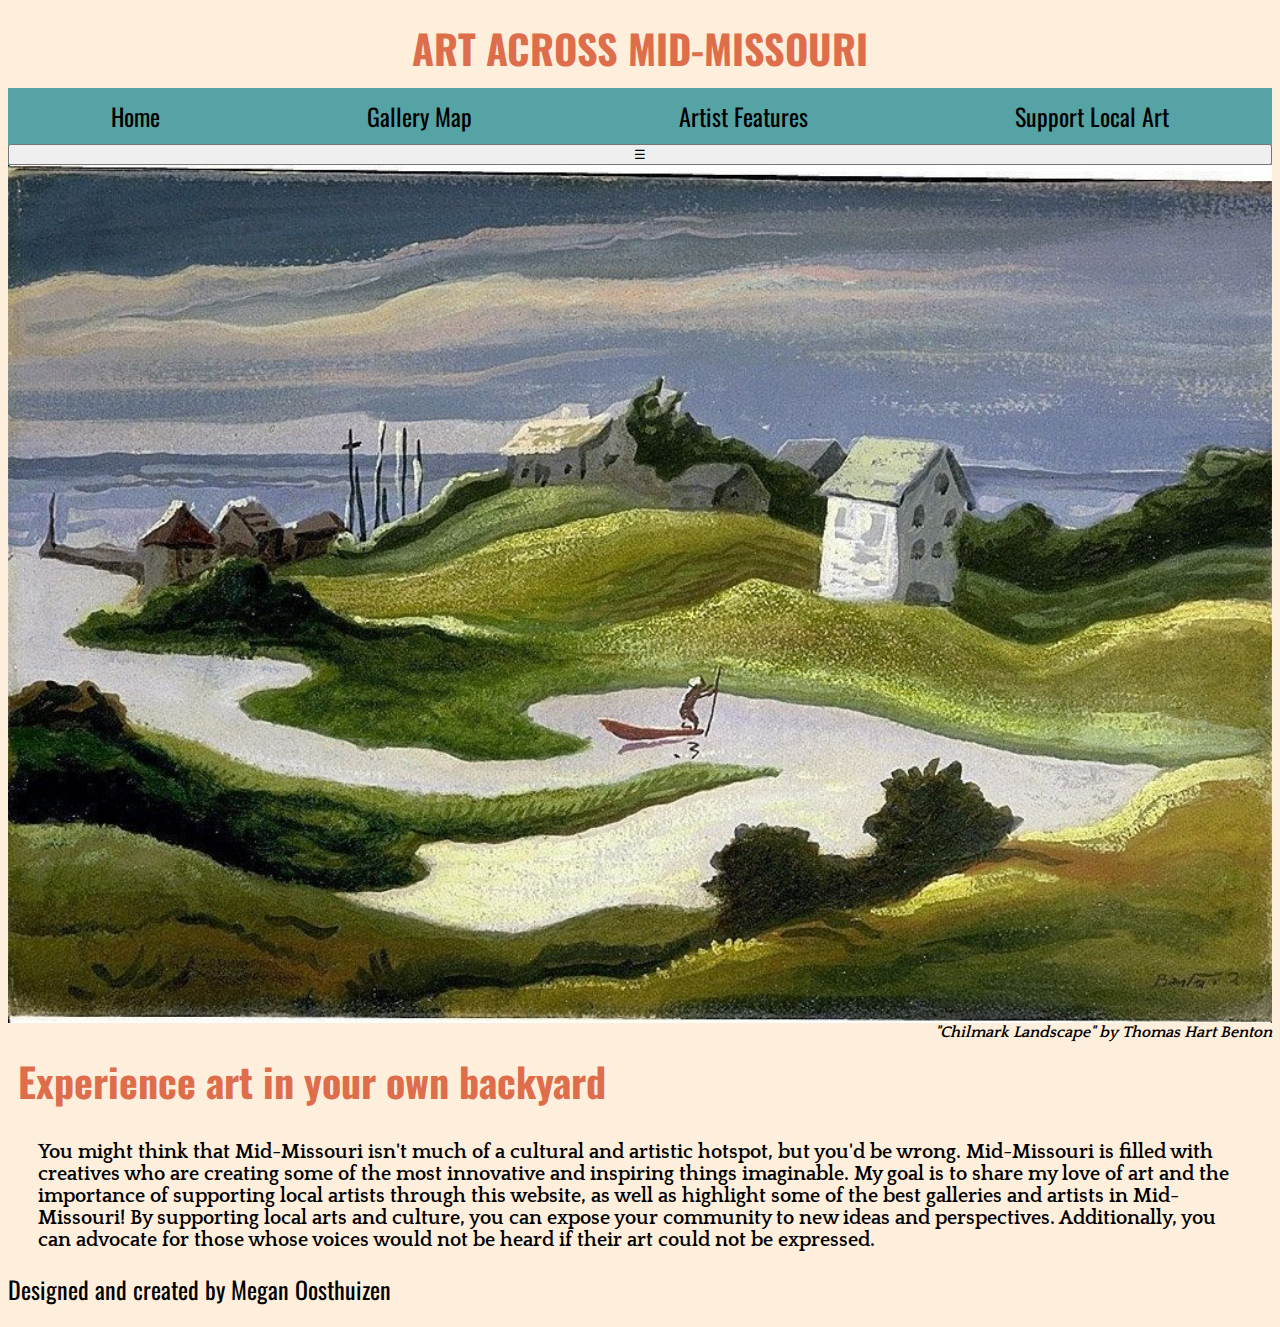
==== commit 252bd4e4: "Finished" ====
--- a/index.html
+++ b/index.html
@@ -42,33 +42,5 @@
 <h1 id="experience">Experience art in your own backyard</h1>
 <p id="projectdes">You might think that Mid-Missouri isn't much of a cultural and artistic hotspot, but you'd be wrong. Mid-Missouri is filled with creatives who are creating some of the most innovative and inspiring things imaginable. My goal is to share my love of art and the importance of supporting local artists through this website, as well as highlight some of the best galleries and artists in Mid-Missouri! By supporting local arts and culture, you can expose your community to new ideas and perspectives. Additionally, you can advocate for those whose voices would not be heard if their art could not be expressed.</p>
 
-<div class="slideshow-container">
 
-<div class="mySlides fade">
-  <div class="numbertext"></div>
-  <img src="dawkins.jpeg" alt="jj">
-  <div class="text">Caption Text</div>
-</div>
-
-<div class="mySlides fade">
-  <div class="numbertext"></div>
-  <img src="hatt.jpeg" alt="jjj">
-  <div class="text">Caption Two</div>
-</div>
-
-<div class="mySlides fade">
-  <div class="numbertext"></div>
-  <img src="snowflake.jpeg" alt="jj">
-  <div class="text">Caption Three</div>
-</div>
-
-<a class="prev" onclick="plusSlides(-1)">&#10094;</a>
-<a class="next" onclick="plusSlides(1)">&#10095;</a>
-
-</div>
-<br>
-  <span class="dot" onclick="currentSlide(1)"></span>
-  <span class="dot" onclick="currentSlide(2)"></span>
-  <span class="dot" onclick="currentSlide(3)"></span>
-
-<footer>Created by Megan Oosthuizen</footer>
+<footer><h2>Designed and created by Megan Oosthuizen</h2></footer>
--- a/style.css
+++ b/style.css
@@ -119,11 +119,16 @@
   }
 
 .flex-container {
-  display: block;
-  flex-direction: row;
-  padding: 20px
+  display: flex;
+  flex-direction: column;
+  padding: 40px;
+  align-items: center;
 }
 
+.flex-item {
+  display: flex;
+  align-items: center;
+}
 .experience {
   text-align: left;
   margin-left:400px;
@@ -163,51 +168,7 @@
    box-sizing: border-box;
 }
 
-* {
-  box-sizing: border-box;
-}
 
-.info-container p{
-    padding: 20px;
-    margin: 10px;
-    text-align: center;
-}
-
-/* Slideshow container */
-.slideshow-container {
-  max-width: 400px;
-  position: relative;
-  margin: auto;
-}
-
-/* Next & previous buttons */
-.prev, .next {
-  cursor: pointer;
-  position: absolute;
-  top: 50%;
-  width: auto;
-  padding: 16px;
-  margin-top: -22px;
-  color: white;
-  font-weight: bold;
-  font-size: 18px;
-  transition: 0.6s ease;
-  border-radius: 0 3px 3px 0;
-  user-select: none;
-}
-
-/* Position the "next button" to the right */
-.next {
-  right: 0;
-  border-radius: 3px 0 0 3px;
-}
-
-/* On hover, add a black background color with a little bit see-through */
-.prev:hover, .next:hover {
-  background-color: rgba(0,0,0,0.8);
-}
-
-/* Caption text */
 .text {
   color: #f2f2f2;
   font-size: 15px;
@@ -218,7 +179,6 @@
   text-align: center;
 }
 
-/* The dots/bullets/indicators */
 .dot {
   cursor: pointer;
   height: 15px;
@@ -227,7 +187,7 @@
   background-color: #bbb;
   border-radius: 50%;
   display: inline-block;
-  transition: background-color 0.6s ease;
+  transition:0.6s ease;
 }
 
 .active, .dot:hover {
